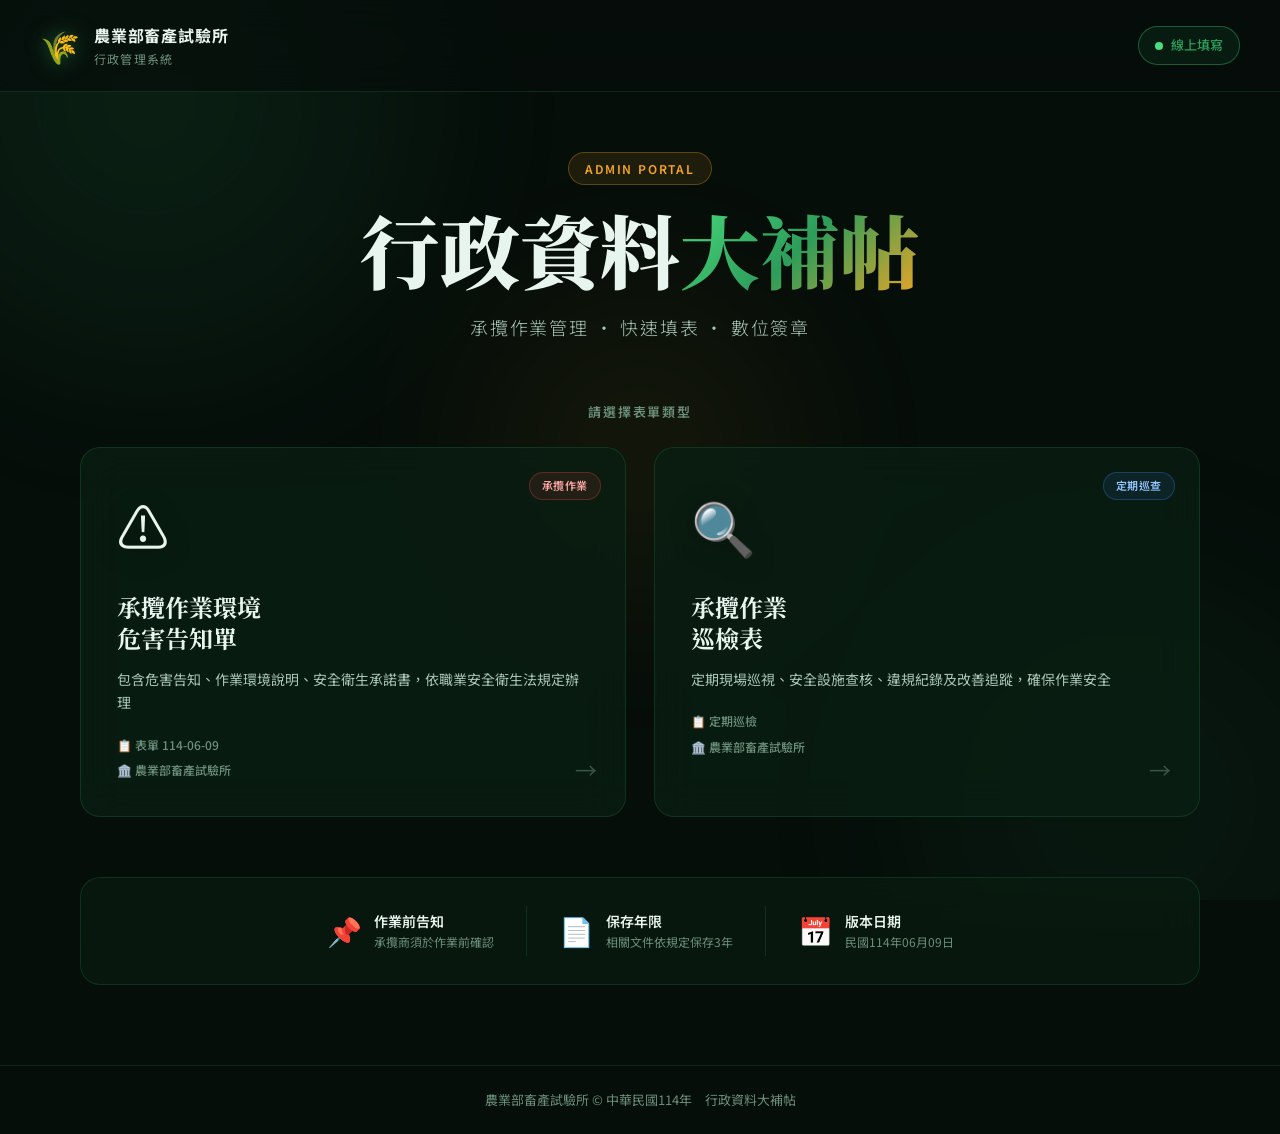
==== 行政資料大補帖/index.html @ 5ce778d6 "Add files via upload" ====
<!DOCTYPE html>
<html lang="zh-TW">
<head>
  <meta charset="UTF-8">
  <meta name="viewport" content="width=device-width, initial-scale=1.0">
  <meta name="description" content="農業部畜產試驗所行政資料大補帖 - 線上填寫承攬作業環境危害告知單及巡檢表">
  <title>行政資料大補帖 | 農業部畜產試驗所</title>
  <link rel="preconnect" href="https://fonts.googleapis.com">
  <link rel="preconnect" href="https://fonts.gstatic.com" crossorigin>
  <link href="https://fonts.googleapis.com/css2?family=Noto+Sans+TC:wght@300;400;500;600;700;900&family=Noto+Serif+TC:wght@400;600;700&display=swap" rel="stylesheet">
  <link rel="stylesheet" href="style.css">
</head>
<body>
  <div class="bg-animation">
    <div class="orb orb-1"></div>
    <div class="orb orb-2"></div>
    <div class="orb orb-3"></div>
  </div>

  <header class="site-header">
    <div class="header-inner">
      <div class="logo-area">
        <div class="logo-icon">🌾</div>
        <div class="logo-text">
          <span class="org-name">農業部畜產試驗所</span>
          <span class="dept-name">行政管理系統</span>
        </div>
      </div>
      <div class="header-badge">
        <span class="badge-dot"></span>
        <span>線上填寫</span>
      </div>
    </div>
  </header>

  <main class="main-content">
    <section class="hero">
      <div class="hero-eyebrow">
        <span class="tag">ADMIN PORTAL</span>
      </div>
      <h1 class="hero-title">行政資料<span class="gradient-text">大補帖</span></h1>
      <p class="hero-subtitle">承攬作業管理 · 快速填表 · 數位簽章</p>
    </section>

    <section class="cards-section">
      <div class="section-label">請選擇表單類型</div>
      <div class="cards-grid">

        <!-- Card 1: 危害告知單 -->
        <a href="hazard-form.html" class="card card-hazard" id="card-hazard">
          <div class="card-glow"></div>
          <div class="card-badge">承攬作業</div>
          <div class="card-icon-wrap">
            <div class="card-icon">⚠️</div>
          </div>
          <div class="card-body">
            <h2 class="card-title">承攬作業環境<br>危害告知單</h2>
            <p class="card-desc">包含危害告知、作業環境說明、安全衛生承諾書，依職業安全衛生法規定辦理</p>
            <div class="card-meta">
              <span class="meta-item">📋 表單 114-06-09</span>
              <span class="meta-item">🏛️ 農業部畜產試驗所</span>
            </div>
          </div>
          <div class="card-arrow">→</div>
        </a>

        <!-- Card 2: 巡檢表 -->
        <a href="inspection-form.html" class="card card-inspect" id="card-inspect">
          <div class="card-glow"></div>
          <div class="card-badge">定期巡查</div>
          <div class="card-icon-wrap">
            <div class="card-icon">🔍</div>
          </div>
          <div class="card-body">
            <h2 class="card-title">承攬作業<br>巡檢表</h2>
            <p class="card-desc">定期現場巡視、安全設施查核、違規紀錄及改善追蹤，確保作業安全</p>
            <div class="card-meta">
              <span class="meta-item">📋 定期巡檢</span>
              <span class="meta-item">🏛️ 農業部畜產試驗所</span>
            </div>
          </div>
          <div class="card-arrow">→</div>
        </a>

      </div>
    </section>

    <section class="info-strip">
      <div class="info-item">
        <div class="info-icon">📌</div>
        <div class="info-text">
          <strong>作業前告知</strong>
          <span>承攬商須於作業前確認</span>
        </div>
      </div>
      <div class="info-divider"></div>
      <div class="info-item">
        <div class="info-icon">📄</div>
        <div class="info-text">
          <strong>保存年限</strong>
          <span>相關文件依規定保存3年</span>
        </div>
      </div>
      <div class="info-divider"></div>
      <div class="info-item">
        <div class="info-icon">📅</div>
        <div class="info-text">
          <strong>版本日期</strong>
          <span>民國114年06月09日</span>
        </div>
      </div>
    </section>
  </main>

  <footer class="site-footer">
    <p>農業部畜產試驗所 &copy; 中華民國114年　行政資料大補帖</p>
  </footer>

  <script>
    // Add entrance animation
    document.addEventListener('DOMContentLoaded', () => {
      const cards = document.querySelectorAll('.card');
      cards.forEach((card, i) => {
        card.style.opacity = '0';
        card.style.transform = 'translateY(30px)';
        setTimeout(() => {
          card.style.transition = 'opacity 0.6s ease, transform 0.6s ease';
          card.style.opacity = '1';
          card.style.transform = 'translateY(0)';
        }, 200 + i * 150);
      });
    });
  </script>
</body>
</html>
---- 行政資料大補帖/style.css ----
/* ============================================================
   行政資料大補帖 - Global Stylesheet
   ============================================================ */

:root {
  --primary: #1a6b3c;
  --primary-light: #2d9d5a;
  --primary-dark: #0f4526;
  --accent: #f5a623;
  --accent-warm: #e8831a;
  --bg-dark: #060e0a;
  --bg-card: rgba(10, 30, 18, 0.85);
  --text-primary: #e8f5ee;
  --text-secondary: #a8c5b5;
  --text-muted: #6b8f7a;
  --border: rgba(45, 157, 90, 0.2);
  --border-strong: rgba(45, 157, 90, 0.5);
  --shadow: 0 20px 60px rgba(0, 0, 0, 0.5);
  --radius: 20px;
  --radius-sm: 12px;
  --font-sans: 'Noto Sans TC', sans-serif;
  --font-serif: 'Noto Serif TC', serif;
}

* {
  margin: 0;
  padding: 0;
  box-sizing: border-box;
}

html {
  scroll-behavior: smooth;
}

body {
  font-family: var(--font-sans);
  background: var(--bg-dark);
  color: var(--text-primary);
  min-height: 100vh;
  overflow-x: hidden;
  line-height: 1.6;
}

/* --- Background Animation --- */
.bg-animation {
  position: fixed;
  inset: 0;
  z-index: 0;
  pointer-events: none;
  overflow: hidden;
}

.orb {
  position: absolute;
  border-radius: 50%;
  filter: blur(80px);
  opacity: 0.15;
  animation: orbFloat 20s ease-in-out infinite;
}

.orb-1 {
  width: 600px;
  height: 600px;
  background: radial-gradient(circle, #2d9d5a, transparent);
  top: -200px;
  left: -150px;
  animation-delay: 0s;
}

.orb-2 {
  width: 500px;
  height: 500px;
  background: radial-gradient(circle, #1a6b3c, transparent);
  bottom: -150px;
  right: -100px;
  animation-delay: -7s;
}

.orb-3 {
  width: 400px;
  height: 400px;
  background: radial-gradient(circle, #f5a623, transparent);
  top: 50%;
  left: 50%;
  transform: translate(-50%, -50%);
  animation-delay: -14s;
  opacity: 0.08;
}

@keyframes orbFloat {
  0%, 100% { transform: translate(0, 0) scale(1); }
  33% { transform: translate(30px, -30px) scale(1.05); }
  66% { transform: translate(-20px, 20px) scale(0.95); }
}

/* --- Header --- */
.site-header {
  position: relative;
  z-index: 10;
  padding: 20px 40px;
  border-bottom: 1px solid var(--border);
  background: rgba(6, 14, 10, 0.7);
  backdrop-filter: blur(20px);
}

.header-inner {
  max-width: 1200px;
  margin: 0 auto;
  display: flex;
  align-items: center;
  justify-content: space-between;
}

.logo-area {
  display: flex;
  align-items: center;
  gap: 14px;
}

.logo-icon {
  font-size: 32px;
  filter: drop-shadow(0 0 10px rgba(45, 157, 90, 0.6));
}

.logo-text {
  display: flex;
  flex-direction: column;
}

.org-name {
  font-size: 16px;
  font-weight: 700;
  color: var(--text-primary);
  letter-spacing: 0.05em;
}

.dept-name {
  font-size: 12px;
  color: var(--text-muted);
  letter-spacing: 0.1em;
}

.header-badge {
  display: flex;
  align-items: center;
  gap: 8px;
  padding: 8px 16px;
  background: rgba(45, 157, 90, 0.1);
  border: 1px solid var(--border-strong);
  border-radius: 30px;
  font-size: 13px;
  color: var(--primary-light);
  font-weight: 500;
}

.badge-dot {
  width: 8px;
  height: 8px;
  background: #4ade80;
  border-radius: 50%;
  animation: pulse 2s ease-in-out infinite;
}

@keyframes pulse {
  0%, 100% { opacity: 1; transform: scale(1); }
  50% { opacity: 0.5; transform: scale(0.8); }
}

/* --- Main Content --- */
.main-content {
  position: relative;
  z-index: 1;
  max-width: 1200px;
  margin: 0 auto;
  padding: 60px 40px 80px;
}

/* --- Hero --- */
.hero {
  text-align: center;
  margin-bottom: 60px;
}

.hero-eyebrow {
  margin-bottom: 20px;
}

.tag {
  display: inline-block;
  padding: 6px 16px;
  background: rgba(245, 166, 35, 0.1);
  border: 1px solid rgba(245, 166, 35, 0.3);
  border-radius: 30px;
  font-size: 12px;
  font-weight: 600;
  color: var(--accent);
  letter-spacing: 0.15em;
}

.hero-title {
  font-family: var(--font-serif);
  font-size: clamp(48px, 8vw, 80px);
  font-weight: 900;
  line-height: 1.1;
  margin-bottom: 20px;
  color: var(--text-primary);
}

.gradient-text {
  background: linear-gradient(135deg, #4ade80, #2d9d5a, #f5a623);
  -webkit-background-clip: text;
  -webkit-text-fill-color: transparent;
  background-clip: text;
}

.hero-subtitle {
  font-size: 18px;
  color: var(--text-secondary);
  letter-spacing: 0.1em;
  font-weight: 300;
}

/* --- Section Label --- */
.section-label {
  font-size: 13px;
  font-weight: 600;
  color: var(--text-muted);
  letter-spacing: 0.15em;
  text-transform: uppercase;
  margin-bottom: 24px;
  text-align: center;
}

/* --- Cards Grid --- */
.cards-section {
  margin-bottom: 60px;
}

.cards-grid {
  display: grid;
  grid-template-columns: repeat(auto-fit, minmax(340px, 1fr));
  gap: 28px;
}

.card {
  position: relative;
  display: flex;
  flex-direction: column;
  background: var(--bg-card);
  border: 1px solid var(--border);
  border-radius: var(--radius);
  padding: 36px;
  text-decoration: none;
  color: inherit;
  overflow: hidden;
  transition: all 0.4s cubic-bezier(0.23, 1, 0.32, 1);
  cursor: pointer;
  backdrop-filter: blur(20px);
}

.card:hover {
  transform: translateY(-8px) scale(1.01);
  border-color: var(--border-strong);
  box-shadow: var(--shadow), 0 0 40px rgba(45, 157, 90, 0.2);
}

.card-glow {
  position: absolute;
  inset: -1px;
  border-radius: var(--radius);
  opacity: 0;
  transition: opacity 0.4s ease;
  pointer-events: none;
}

.card-hazard .card-glow {
  background: linear-gradient(135deg, rgba(239, 68, 68, 0.1), rgba(245, 166, 35, 0.1));
}

.card-inspect .card-glow {
  background: linear-gradient(135deg, rgba(45, 157, 90, 0.1), rgba(59, 130, 246, 0.1));
}

.card:hover .card-glow {
  opacity: 1;
}

.card-badge {
  position: absolute;
  top: 24px;
  right: 24px;
  padding: 4px 12px;
  border-radius: 20px;
  font-size: 11px;
  font-weight: 600;
  letter-spacing: 0.05em;
}

.card-hazard .card-badge {
  background: rgba(239, 68, 68, 0.1);
  color: #fca5a5;
  border: 1px solid rgba(239, 68, 68, 0.3);
}

.card-inspect .card-badge {
  background: rgba(59, 130, 246, 0.1);
  color: #93c5fd;
  border: 1px solid rgba(59, 130, 246, 0.3);
}

.card-icon-wrap {
  margin-bottom: 24px;
}

.card-icon {
  font-size: 52px;
  filter: drop-shadow(0 4px 12px rgba(0,0,0,0.3));
  transition: transform 0.4s ease;
}

.card:hover .card-icon {
  transform: scale(1.1) rotate(5deg);
}

.card-body {
  flex: 1;
}

.card-title {
  font-family: var(--font-serif);
  font-size: 24px;
  font-weight: 700;
  line-height: 1.3;
  margin-bottom: 14px;
  color: var(--text-primary);
}

.card-desc {
  font-size: 14px;
  color: var(--text-secondary);
  line-height: 1.7;
  margin-bottom: 20px;
}

.card-meta {
  display: flex;
  flex-direction: column;
  gap: 6px;
}

.meta-item {
  font-size: 12px;
  color: var(--text-muted);
  font-weight: 500;
}

.card-arrow {
  position: absolute;
  bottom: 28px;
  right: 28px;
  font-size: 22px;
  color: var(--text-muted);
  transition: all 0.3s ease;
  opacity: 0.5;
}

.card:hover .card-arrow {
  opacity: 1;
  color: var(--primary-light);
  transform: translateX(6px);
}

/* --- Info Strip --- */
.info-strip {
  display: flex;
  align-items: center;
  justify-content: center;
  gap: 0;
  padding: 28px 40px;
  background: rgba(10, 30, 18, 0.6);
  border: 1px solid var(--border);
  border-radius: var(--radius);
  backdrop-filter: blur(20px);
  flex-wrap: wrap;
}

.info-item {
  display: flex;
  align-items: center;
  gap: 12px;
  padding: 0 32px;
}

.info-icon {
  font-size: 28px;
}

.info-text {
  display: flex;
  flex-direction: column;
}

.info-text strong {
  font-size: 14px;
  font-weight: 600;
  color: var(--text-primary);
}

.info-text span {
  font-size: 12px;
  color: var(--text-muted);
}

.info-divider {
  width: 1px;
  height: 50px;
  background: var(--border);
}

/* --- Footer --- */
.site-footer {
  position: relative;
  z-index: 1;
  text-align: center;
  padding: 24px;
  color: var(--text-muted);
  font-size: 13px;
  border-top: 1px solid var(--border);
  background: rgba(6, 14, 10, 0.5);
}

/* ============================================================
   FORM PAGES - Shared Styles
   ============================================================ */

.form-page {
  min-height: 100vh;
  background: var(--bg-dark);
}

.form-topbar {
  position: sticky;
  top: 0;
  z-index: 100;
  padding: 16px 40px;
  background: rgba(6, 14, 10, 0.9);
  backdrop-filter: blur(20px);
  border-bottom: 1px solid var(--border);
  display: flex;
  align-items: center;
  justify-content: space-between;
}

.back-btn {
  display: flex;
  align-items: center;
  gap: 8px;
  color: var(--text-secondary);
  text-decoration: none;
  font-size: 14px;
  font-weight: 500;
  padding: 8px 16px;
  border-radius: var(--radius-sm);
  border: 1px solid var(--border);
  transition: all 0.3s ease;
}

.back-btn:hover {
  color: var(--primary-light);
  border-color: var(--border-strong);
  background: rgba(45, 157, 90, 0.08);
}

.topbar-title {
  font-size: 16px;
  font-weight: 700;
  color: var(--text-primary);
}

.topbar-actions {
  display: flex;
  gap: 12px;
}

.btn {
  padding: 10px 22px;
  border-radius: var(--radius-sm);
  font-size: 14px;
  font-weight: 600;
  font-family: var(--font-sans);
  cursor: pointer;
  transition: all 0.3s ease;
  border: none;
  text-decoration: none;
  display: inline-flex;
  align-items: center;
  gap: 8px;
}

.btn-ghost {
  background: transparent;
  color: var(--text-secondary);
  border: 1px solid var(--border);
}

.btn-ghost:hover {
  color: var(--text-primary);
  border-color: var(--border-strong);
}

.btn-primary {
  background: linear-gradient(135deg, var(--primary-light), var(--primary));
  color: white;
  box-shadow: 0 4px 20px rgba(45, 157, 90, 0.3);
}

.btn-primary:hover {
  transform: translateY(-2px);
  box-shadow: 0 8px 30px rgba(45, 157, 90, 0.5);
}

.btn-print {
  background: rgba(245, 166, 35, 0.1);
  color: var(--accent);
  border: 1px solid rgba(245, 166, 35, 0.3);
}

.btn-print:hover {
  background: rgba(245, 166, 35, 0.2);
}

/* Form Container */
.form-container {
  max-width: 900px;
  margin: 40px auto;
  padding: 0 40px 80px;
  position: relative;
  z-index: 1;
}

.form-header {
  text-align: center;
  margin-bottom: 40px;
  padding: 40px;
  background: var(--bg-card);
  border: 1px solid var(--border);
  border-radius: var(--radius);
  backdrop-filter: blur(20px);
}

.form-org {
  font-size: 18px;
  font-weight: 700;
  color: var(--primary-light);
  margin-bottom: 8px;
  letter-spacing: 0.05em;
}

.form-title-main {
  font-family: var(--font-serif);
  font-size: 28px;
  font-weight: 900;
  color: var(--text-primary);
  margin-bottom: 8px;
}

.form-subtitle {
  font-size: 13px;
  color: var(--text-muted);
}

/* Form Sections */
.form-section {
  background: var(--bg-card);
  border: 1px solid var(--border);
  border-radius: var(--radius);
  padding: 32px;
  margin-bottom: 24px;
  backdrop-filter: blur(20px);
  transition: border-color 0.3s ease;
}

.form-section:hover {
  border-color: var(--border-strong);
}

.section-title {
  font-size: 17px;
  font-weight: 700;
  color: var(--primary-light);
  margin-bottom: 24px;
  padding-bottom: 16px;
  border-bottom: 1px solid var(--border);
  display: flex;
  align-items: center;
  gap: 10px;
  overflow: visible;
  line-height: 1.5;
}

.section-num {
  display: inline-flex;
  align-items: center;
  justify-content: center;
  width: 28px;
  height: 28px;
  background: var(--primary);
  border-radius: 50%;
  font-size: 13px;
  font-weight: 700;
  color: white;
  flex-shrink: 0;
}

/* Form Grid */
.form-grid {
  display: grid;
  grid-template-columns: repeat(2, 1fr);
  gap: 20px;
}

.form-grid-3 {
  display: grid;
  grid-template-columns: repeat(3, 1fr);
  gap: 16px;
}

.form-grid-full {
  grid-column: 1 / -1;
}

/* Form Field */
.form-field {
  display: flex;
  flex-direction: column;
  gap: 8px;
}

.form-label {
  font-size: 13px;
  font-weight: 600;
  color: var(--text-secondary);
  letter-spacing: 0.03em;
}

.form-label .required {
  color: #f87171;
  margin-left: 4px;
}

.form-input,
.form-textarea,
.form-select {
  padding: 12px 16px;
  background: rgba(255, 255, 255, 0.04);
  border: 1px solid var(--border);
  border-radius: var(--radius-sm);
  color: var(--text-primary);
  font-size: 14px;
  font-family: var(--font-sans);
  transition: all 0.3s ease;
  outline: none;
  width: 100%;
}

.form-input:focus,
.form-textarea:focus,
.form-select:focus {
  border-color: var(--primary-light);
  background: rgba(45, 157, 90, 0.06);
  box-shadow: 0 0 0 3px rgba(45, 157, 90, 0.12);
}

.form-textarea {
  resize: vertical;
  min-height: 100px;
  line-height: 1.6;
}

.form-select {
  cursor: pointer;
  appearance: none;
  background-image: url("data:image/svg+xml,%3Csvg xmlns='http://www.w3.org/2000/svg' width='12' height='8' viewBox='0 0 12 8'%3E%3Cpath fill='%236b8f7a' d='M1 1l5 5 5-5'/%3E%3C/svg%3E");
  background-repeat: no-repeat;
  background-position: right 14px center;
  padding-right: 36px;
}

.form-select option {
  background: #0a1a10;
  color: var(--text-primary);
}

/* Date Row */
.date-row {
  display: flex;
  align-items: center;
  gap: 8px;
  flex-wrap: wrap;
}

.date-row label {
  font-size: 14px;
  color: var(--text-secondary);
  white-space: nowrap;
}

.date-input-sm {
  width: 70px;
  padding: 10px 12px;
  background: rgba(255, 255, 255, 0.04);
  border: 1px solid var(--border);
  border-radius: var(--radius-sm);
  color: var(--text-primary);
  font-size: 14px;
  font-family: var(--font-sans);
  transition: all 0.3s ease;
  outline: none;
  text-align: center;
}

.date-input-sm:focus {
  border-color: var(--primary-light);
  box-shadow: 0 0 0 3px rgba(45, 157, 90, 0.12);
}

/* Checkbox List */
.checkbox-grid {
  display: grid;
  grid-template-columns: repeat(3, 1fr);
  gap: 12px;
}

.checkbox-item {
  display: flex;
  align-items: flex-start;
  gap: 10px;
  padding: 12px 14px;
  background: rgba(255, 255, 255, 0.03);
  border: 1px solid var(--border);
  border-radius: var(--radius-sm);
  cursor: pointer;
  transition: all 0.25s ease;
}

.checkbox-item:hover {
  background: rgba(45, 157, 90, 0.06);
  border-color: var(--border-strong);
}

.checkbox-item input[type="checkbox"] {
  width: 18px;
  height: 18px;
  accent-color: var(--primary-light);
  cursor: pointer;
  flex-shrink: 0;
  margin-top: 2px;
}

.checkbox-item.checked {
  background: rgba(45, 157, 90, 0.08);
  border-color: var(--primary-light);
}

.checkbox-label {
  font-size: 13px;
  color: var(--text-secondary);
  line-height: 1.4;
  cursor: pointer;
  flex: 1;
}

/* Hazard Table */
.hazard-table {
  width: 100%;
  border-collapse: collapse;
  font-size: 13px;
  margin-top: 12px;
}

.hazard-table th {
  background: rgba(45, 157, 90, 0.15);
  color: var(--primary-light);
  font-weight: 600;
  padding: 12px 16px;
  text-align: center;
  border: 1px solid var(--border);
  font-size: 14px;
  letter-spacing: 0.03em;
}

.hazard-table td {
  padding: 10px 16px;
  border: 1px solid var(--border);
  color: var(--text-secondary);
  vertical-align: top;
  line-height: 1.7;
}

.hazard-table tr:hover td {
  background: rgba(45, 157, 90, 0.04);
}

.hazard-table .row-num {
  background: rgba(45, 157, 90, 0.08);
  font-weight: 600;
  color: var(--primary-light);
  text-align: center;
  width: 40px;
}

.hazard-table .op-name {
  font-weight: 600;
  color: var(--text-primary);
  font-size: 13px;
}

/* Signature Area */
.sig-grid {
  display: grid;
  grid-template-columns: repeat(3, 1fr);
  gap: 20px;
  margin-top: 12px;
}

.sig-box {
  padding: 24px 20px;
  border: 1px solid var(--border);
  border-radius: var(--radius-sm);
  text-align: center;
  background: rgba(255, 255, 255, 0.02);
}

.sig-title {
  font-size: 13px;
  font-weight: 600;
  color: var(--text-secondary);
  margin-bottom: 16px;
}

.sig-area {
  height: 60px;
  border-bottom: 1px dashed var(--border-strong);
  margin-bottom: 8px;
  display: flex;
  align-items: flex-end;
  justify-content: center;
}

.sig-hint {
  font-size: 11px;
  color: var(--text-muted);
}

/* Pledge Box */
.pledge-box {
  background: rgba(245, 166, 35, 0.04);
  border: 1px solid rgba(245, 166, 35, 0.2);
  border-radius: var(--radius-sm);
  padding: 20px 24px;
  margin-bottom: 20px;
  font-size: 13px;
  color: var(--text-secondary);
  line-height: 1.9;
}

.pledge-box p {
  margin-bottom: 8px;
}

/* Notice Block */
.notice-block {
  background: rgba(239, 68, 68, 0.05);
  border: 1px solid rgba(239, 68, 68, 0.2);
  border-radius: var(--radius-sm);
  padding: 14px 20px;
  margin-bottom: 24px;
  font-size: 13px;
  color: #fca5a5;
  display: flex;
  gap: 10px;
  align-items: flex-start;
}

/* Progress indicator */
.progress-bar {
  height: 3px;
  background: var(--border);
  border-radius: 2px;
  margin-bottom: 40px;
  overflow: hidden;
}

.progress-fill {
  height: 100%;
  background: linear-gradient(90deg, var(--primary-light), #4ade80);
  border-radius: 2px;
  transition: width 0.5s ease;
}

/* Print Styles */
@media print {
  body { background: white; color: black; }
  .form-topbar, .bg-animation { display: none !important; }
  .form-section {
    background: white;
    border: 1px solid #ccc;
    break-inside: avoid;
  }
  .form-input, .form-textarea {
    background: white;
    border: 1px solid #ccc;
    color: black;
  }
}

/* Responsive */
@media (max-width: 768px) {
  .main-content { padding: 40px 20px 60px; }
  .form-container { padding: 0 20px 60px; }
  .form-topbar { padding: 14px 20px; }
  .cards-grid { grid-template-columns: 1fr; }
  .form-grid { grid-template-columns: 1fr; }
  .form-grid-3 { grid-template-columns: 1fr; }
  .checkbox-grid { grid-template-columns: 1fr 1fr; }
  .sig-grid { grid-template-columns: 1fr; }
  .info-strip { flex-direction: column; gap: 20px; }
  .info-divider { width: 50px; height: 1px; }
  .hazard-table { font-size: 12px; }
}

@media (max-width: 480px) {
  .checkbox-grid { grid-template-columns: 1fr; }
  .hero-title { font-size: 40px; }
}
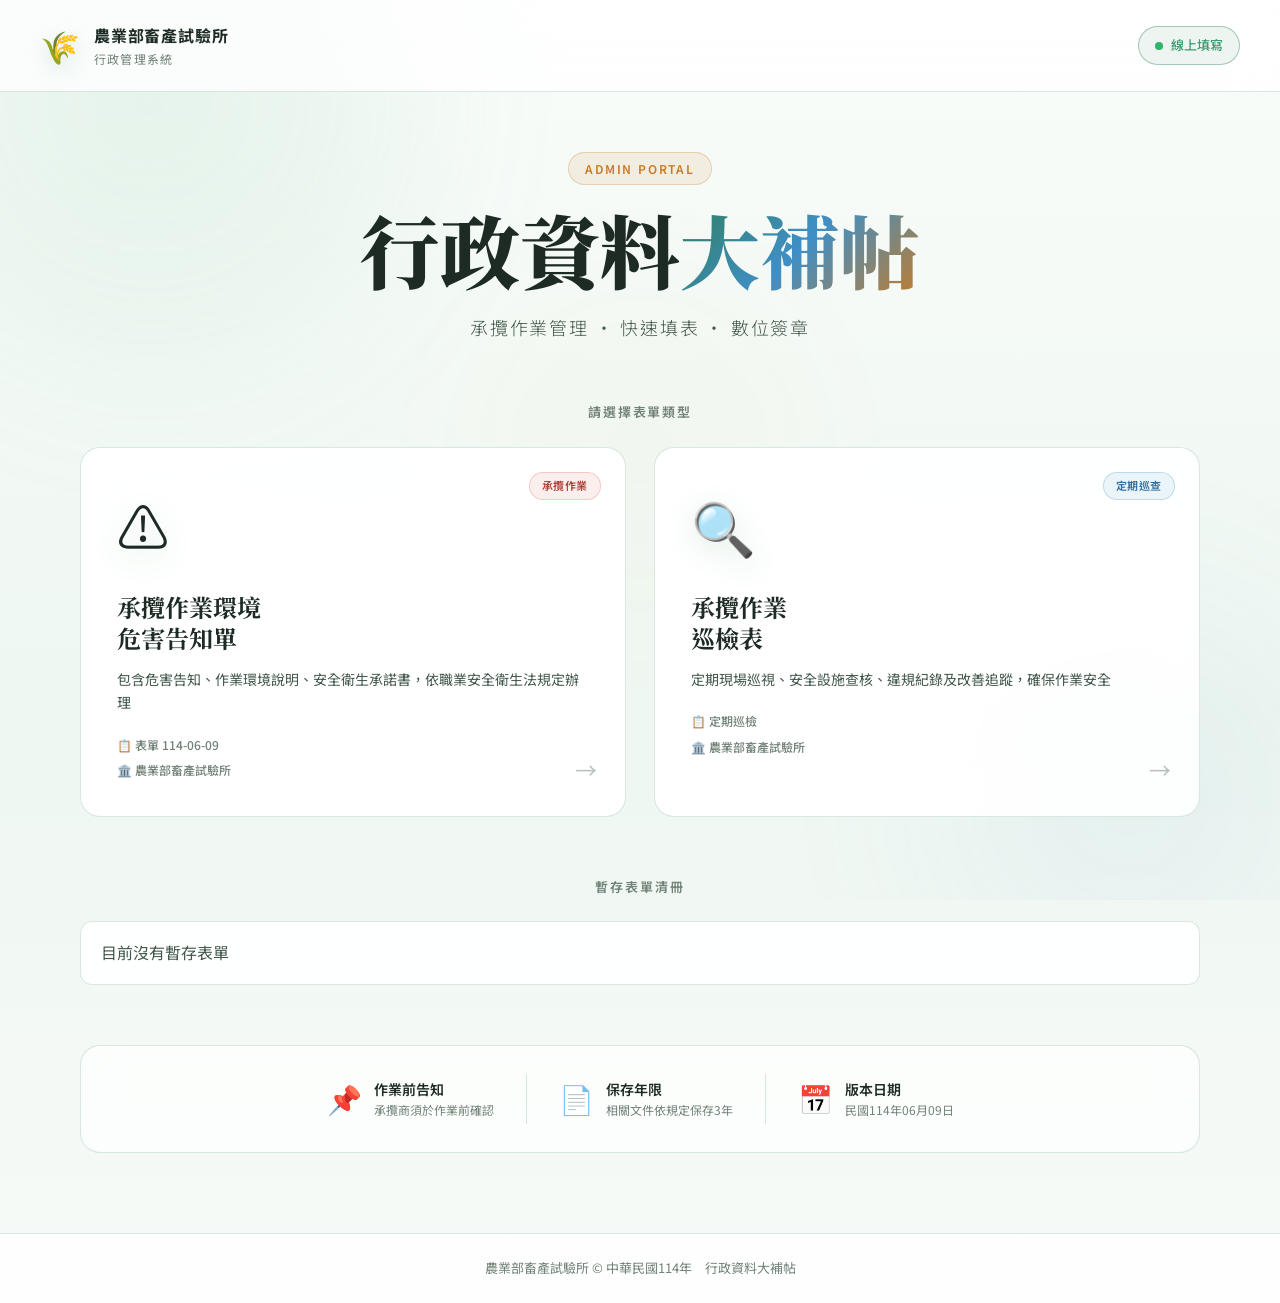
==== commit ee92b35c: "Add files via upload" ====
--- a/行政資料大補帖/index.html
+++ b/行政資料大補帖/index.html
@@ -85,6 +85,13 @@
       </div>
     </section>
 
+    <section class="drafts-section">
+      <div class="section-label">暫存表單清冊</div>
+      <div class="draft-list" id="draft-list">
+        <div class="draft-empty">目前沒有暫存表單</div>
+      </div>
+    </section>
+
     <section class="info-strip">
       <div class="info-item">
         <div class="info-icon">📌</div>
@@ -117,7 +124,56 @@
   </footer>
 
   <script>
-    // Add entrance animation
+    function formatDraftTime(value) {
+      if (!value) return '';
+      const date = new Date(value);
+      if (Number.isNaN(date.getTime())) return '';
+      const pad = n => String(n).padStart(2, '0');
+      return `${date.getFullYear()}-${pad(date.getMonth() + 1)}-${pad(date.getDate())} ${pad(date.getHours())}:${pad(date.getMinutes())}`;
+    }
+
+    function escapeHtml(value) {
+      return String(value || '').replace(/[&<>"']/g, char => ({
+        '&': '&amp;',
+        '<': '&lt;',
+        '>': '&gt;',
+        '"': '&quot;',
+        "'": '&#39;'
+      }[char]));
+    }
+
+    function renderDraftList() {
+      const list = document.getElementById('draft-list');
+      let drafts = [];
+      try {
+        drafts = JSON.parse(localStorage.getItem('admin-form-drafts') || '[]');
+      } catch (e) {
+        drafts = [];
+      }
+
+      if (!Array.isArray(drafts) || drafts.length === 0) {
+        list.innerHTML = '<div class="draft-empty">目前沒有暫存表單</div>';
+        return;
+      }
+
+      drafts = drafts
+        .slice()
+        .sort((a, b) => new Date(b.createdAt || b.updatedAt || 0) - new Date(a.createdAt || a.updatedAt || 0));
+
+      list.innerHTML = drafts.map(item => `
+        <a class="draft-item" href="${escapeHtml(item.url)}">
+          <div class="draft-main">
+            <span class="draft-type">${escapeHtml(item.typeLabel || '表單')}</span>
+            <strong>${escapeHtml(item.title || '未命名表單')}</strong>
+          </div>
+          <div class="draft-time">
+            <span>建立：${formatDraftTime(item.createdAt)}</span>
+            <span>更新：${formatDraftTime(item.updatedAt)}</span>
+          </div>
+        </a>
+      `).join('');
+    }
+
     document.addEventListener('DOMContentLoaded', () => {
       const cards = document.querySelectorAll('.card');
       cards.forEach((card, i) => {
@@ -129,6 +185,7 @@
           card.style.transform = 'translateY(0)';
         }, 200 + i * 150);
       });
+      renderDraftList();
     });
   </script>
 </body>
--- a/行政資料大補帖/style.css
+++ b/行政資料大補帖/style.css
@@ -3,19 +3,19 @@
    ============================================================ */
 
 :root {
-  --primary: #1a6b3c;
-  --primary-light: #2d9d5a;
-  --primary-dark: #0f4526;
-  --accent: #f5a623;
-  --accent-warm: #e8831a;
-  --bg-dark: #060e0a;
-  --bg-card: rgba(10, 30, 18, 0.85);
-  --text-primary: #e8f5ee;
-  --text-secondary: #a8c5b5;
-  --text-muted: #6b8f7a;
-  --border: rgba(45, 157, 90, 0.2);
-  --border-strong: rgba(45, 157, 90, 0.5);
-  --shadow: 0 20px 60px rgba(0, 0, 0, 0.5);
+  --primary: #2f7d57;
+  --primary-light: #3f9b72;
+  --primary-dark: #1f5f41;
+  --accent: #c97b24;
+  --accent-warm: #e09a3d;
+  --bg-dark: #f6faf7;
+  --bg-card: rgba(255, 255, 255, 0.92);
+  --text-primary: #1d2b24;
+  --text-secondary: #43584c;
+  --text-muted: #718276;
+  --border: rgba(47, 125, 87, 0.18);
+  --border-strong: rgba(47, 125, 87, 0.38);
+  --shadow: 0 18px 45px rgba(31, 95, 65, 0.12);
   --radius: 20px;
   --radius-sm: 12px;
   --font-sans: 'Noto Sans TC', sans-serif;
@@ -34,7 +34,8 @@
 
 body {
   font-family: var(--font-sans);
-  background: var(--bg-dark);
+  background:
+    linear-gradient(180deg, #f9fcfa 0%, #eef7f1 55%, #f7faf8 100%);
   color: var(--text-primary);
   min-height: 100vh;
   overflow-x: hidden;
@@ -54,14 +55,14 @@
   position: absolute;
   border-radius: 50%;
   filter: blur(80px);
-  opacity: 0.15;
+  opacity: 0.18;
   animation: orbFloat 20s ease-in-out infinite;
 }
 
 .orb-1 {
   width: 600px;
   height: 600px;
-  background: radial-gradient(circle, #2d9d5a, transparent);
+  background: radial-gradient(circle, rgba(102, 187, 139, 0.75), transparent);
   top: -200px;
   left: -150px;
   animation-delay: 0s;
@@ -70,7 +71,7 @@
 .orb-2 {
   width: 500px;
   height: 500px;
-  background: radial-gradient(circle, #1a6b3c, transparent);
+  background: radial-gradient(circle, rgba(92, 148, 209, 0.42), transparent);
   bottom: -150px;
   right: -100px;
   animation-delay: -7s;
@@ -79,7 +80,7 @@
 .orb-3 {
   width: 400px;
   height: 400px;
-  background: radial-gradient(circle, #f5a623, transparent);
+  background: radial-gradient(circle, rgba(224, 154, 61, 0.45), transparent);
   top: 50%;
   left: 50%;
   transform: translate(-50%, -50%);
@@ -99,7 +100,7 @@
   z-index: 10;
   padding: 20px 40px;
   border-bottom: 1px solid var(--border);
-  background: rgba(6, 14, 10, 0.7);
+  background: rgba(255, 255, 255, 0.78);
   backdrop-filter: blur(20px);
 }
 
@@ -119,7 +120,7 @@
 
 .logo-icon {
   font-size: 32px;
-  filter: drop-shadow(0 0 10px rgba(45, 157, 90, 0.6));
+  filter: drop-shadow(0 6px 12px rgba(47, 125, 87, 0.24));
 }
 
 .logo-text {
@@ -145,7 +146,7 @@
   align-items: center;
   gap: 8px;
   padding: 8px 16px;
-  background: rgba(45, 157, 90, 0.1);
+  background: rgba(47, 125, 87, 0.08);
   border: 1px solid var(--border-strong);
   border-radius: 30px;
   font-size: 13px;
@@ -156,7 +157,7 @@
 .badge-dot {
   width: 8px;
   height: 8px;
-  background: #4ade80;
+  background: #32b36b;
   border-radius: 50%;
   animation: pulse 2s ease-in-out infinite;
 }
@@ -188,8 +189,8 @@
 .tag {
   display: inline-block;
   padding: 6px 16px;
-  background: rgba(245, 166, 35, 0.1);
-  border: 1px solid rgba(245, 166, 35, 0.3);
+  background: rgba(201, 123, 36, 0.1);
+  border: 1px solid rgba(201, 123, 36, 0.28);
   border-radius: 30px;
   font-size: 12px;
   font-weight: 600;
@@ -207,7 +208,7 @@
 }
 
 .gradient-text {
-  background: linear-gradient(135deg, #4ade80, #2d9d5a, #f5a623);
+  background: linear-gradient(135deg, #2f7d57, #3f8fc7, #c97b24);
   -webkit-background-clip: text;
   -webkit-text-fill-color: transparent;
   background-clip: text;
@@ -261,7 +262,7 @@
 .card:hover {
   transform: translateY(-8px) scale(1.01);
   border-color: var(--border-strong);
-  box-shadow: var(--shadow), 0 0 40px rgba(45, 157, 90, 0.2);
+  box-shadow: var(--shadow), 0 18px 45px rgba(47, 125, 87, 0.14);
 }
 
 .card-glow {
@@ -274,11 +275,11 @@
 }
 
 .card-hazard .card-glow {
-  background: linear-gradient(135deg, rgba(239, 68, 68, 0.1), rgba(245, 166, 35, 0.1));
+  background: linear-gradient(135deg, rgba(220, 80, 70, 0.08), rgba(224, 154, 61, 0.12));
 }
 
 .card-inspect .card-glow {
-  background: linear-gradient(135deg, rgba(45, 157, 90, 0.1), rgba(59, 130, 246, 0.1));
+  background: linear-gradient(135deg, rgba(47, 125, 87, 0.1), rgba(63, 143, 199, 0.1));
 }
 
 .card:hover .card-glow {
@@ -297,15 +298,15 @@
 }
 
 .card-hazard .card-badge {
-  background: rgba(239, 68, 68, 0.1);
-  color: #fca5a5;
-  border: 1px solid rgba(239, 68, 68, 0.3);
+  background: rgba(220, 80, 70, 0.09);
+  color: #ad3f37;
+  border: 1px solid rgba(220, 80, 70, 0.24);
 }
 
 .card-inspect .card-badge {
-  background: rgba(59, 130, 246, 0.1);
-  color: #93c5fd;
-  border: 1px solid rgba(59, 130, 246, 0.3);
+  background: rgba(63, 143, 199, 0.1);
+  color: #2f6f9f;
+  border: 1px solid rgba(63, 143, 199, 0.26);
 }
 
 .card-icon-wrap {
@@ -314,7 +315,7 @@
 
 .card-icon {
   font-size: 52px;
-  filter: drop-shadow(0 4px 12px rgba(0,0,0,0.3));
+  filter: drop-shadow(0 8px 14px rgba(47, 125, 87, 0.16));
   transition: transform 0.4s ease;
 }
 
@@ -370,6 +371,69 @@
   transform: translateX(6px);
 }
 
+/* --- Draft List --- */
+.drafts-section {
+  margin-bottom: 60px;
+}
+
+.draft-list {
+  display: grid;
+  gap: 12px;
+}
+
+.draft-empty,
+.draft-item {
+  background: var(--bg-card);
+  border: 1px solid var(--border);
+  border-radius: var(--radius-sm);
+  padding: 18px 20px;
+  color: var(--text-secondary);
+}
+
+.draft-item {
+  display: flex;
+  align-items: center;
+  justify-content: space-between;
+  gap: 18px;
+  text-decoration: none;
+  transition: all 0.25s ease;
+}
+
+.draft-item:hover {
+  border-color: var(--border-strong);
+  box-shadow: var(--shadow);
+  transform: translateY(-2px);
+}
+
+.draft-main {
+  display: flex;
+  flex-direction: column;
+  gap: 6px;
+  min-width: 0;
+}
+
+.draft-main strong {
+  color: var(--text-primary);
+  font-size: 15px;
+  line-height: 1.4;
+}
+
+.draft-type {
+  color: var(--primary-dark);
+  font-size: 12px;
+  font-weight: 700;
+}
+
+.draft-time {
+  display: flex;
+  flex-direction: column;
+  gap: 4px;
+  color: var(--text-muted);
+  font-size: 12px;
+  white-space: nowrap;
+  text-align: right;
+}
+
 /* --- Info Strip --- */
 .info-strip {
   display: flex;
@@ -377,7 +441,7 @@
   justify-content: center;
   gap: 0;
   padding: 28px 40px;
-  background: rgba(10, 30, 18, 0.6);
+  background: rgba(255, 255, 255, 0.72);
   border: 1px solid var(--border);
   border-radius: var(--radius);
   backdrop-filter: blur(20px);
@@ -426,7 +490,7 @@
   color: var(--text-muted);
   font-size: 13px;
   border-top: 1px solid var(--border);
-  background: rgba(6, 14, 10, 0.5);
+  background: rgba(255, 255, 255, 0.72);
 }
 
 /* ============================================================
@@ -435,7 +499,8 @@
 
 .form-page {
   min-height: 100vh;
-  background: var(--bg-dark);
+  background:
+    linear-gradient(180deg, #f9fcfa 0%, #eff7f1 60%, #f7faf8 100%);
 }
 
 .form-topbar {
@@ -443,7 +508,7 @@
   top: 0;
   z-index: 100;
   padding: 16px 40px;
-  background: rgba(6, 14, 10, 0.9);
+  background: rgba(255, 255, 255, 0.88);
   backdrop-filter: blur(20px);
   border-bottom: 1px solid var(--border);
   display: flex;
@@ -468,7 +533,7 @@
 .back-btn:hover {
   color: var(--primary-light);
   border-color: var(--border-strong);
-  background: rgba(45, 157, 90, 0.08);
+  background: rgba(47, 125, 87, 0.08);
 }
 
 .topbar-title {
@@ -511,12 +576,12 @@
 .btn-primary {
   background: linear-gradient(135deg, var(--primary-light), var(--primary));
   color: white;
-  box-shadow: 0 4px 20px rgba(45, 157, 90, 0.3);
+  box-shadow: 0 6px 18px rgba(47, 125, 87, 0.22);
 }
 
 .btn-primary:hover {
   transform: translateY(-2px);
-  box-shadow: 0 8px 30px rgba(45, 157, 90, 0.5);
+  box-shadow: 0 10px 28px rgba(47, 125, 87, 0.28);
 }
 
 .btn-print {
@@ -652,7 +717,7 @@
 .form-textarea,
 .form-select {
   padding: 12px 16px;
-  background: rgba(255, 255, 255, 0.04);
+  background: rgba(255, 255, 255, 0.86);
   border: 1px solid var(--border);
   border-radius: var(--radius-sm);
   color: var(--text-primary);
@@ -667,8 +732,8 @@
 .form-textarea:focus,
 .form-select:focus {
   border-color: var(--primary-light);
-  background: rgba(45, 157, 90, 0.06);
-  box-shadow: 0 0 0 3px rgba(45, 157, 90, 0.12);
+  background: #ffffff;
+  box-shadow: 0 0 0 3px rgba(47, 125, 87, 0.12);
 }
 
 .form-textarea {
@@ -687,7 +752,7 @@
 }
 
 .form-select option {
-  background: #0a1a10;
+  background: #ffffff;
   color: var(--text-primary);
 }
 
@@ -708,7 +773,7 @@
 .date-input-sm {
   width: 70px;
   padding: 10px 12px;
-  background: rgba(255, 255, 255, 0.04);
+  background: rgba(255, 255, 255, 0.86);
   border: 1px solid var(--border);
   border-radius: var(--radius-sm);
   color: var(--text-primary);
@@ -721,7 +786,7 @@
 
 .date-input-sm:focus {
   border-color: var(--primary-light);
-  box-shadow: 0 0 0 3px rgba(45, 157, 90, 0.12);
+  box-shadow: 0 0 0 3px rgba(47, 125, 87, 0.12);
 }
 
 /* Checkbox List */
@@ -736,7 +801,7 @@
   align-items: flex-start;
   gap: 10px;
   padding: 12px 14px;
-  background: rgba(255, 255, 255, 0.03);
+  background: rgba(255, 255, 255, 0.7);
   border: 1px solid var(--border);
   border-radius: var(--radius-sm);
   cursor: pointer;
@@ -744,7 +809,7 @@
 }
 
 .checkbox-item:hover {
-  background: rgba(45, 157, 90, 0.06);
+  background: rgba(47, 125, 87, 0.06);
   border-color: var(--border-strong);
 }
 
@@ -758,7 +823,7 @@
 }
 
 .checkbox-item.checked {
-  background: rgba(45, 157, 90, 0.08);
+  background: rgba(47, 125, 87, 0.1);
   border-color: var(--primary-light);
 }
 
@@ -779,7 +844,7 @@
 }
 
 .hazard-table th {
-  background: rgba(45, 157, 90, 0.15);
+  background: rgba(47, 125, 87, 0.1);
   color: var(--primary-light);
   font-weight: 600;
   padding: 12px 16px;
@@ -798,11 +863,11 @@
 }
 
 .hazard-table tr:hover td {
-  background: rgba(45, 157, 90, 0.04);
+  background: rgba(47, 125, 87, 0.04);
 }
 
 .hazard-table .row-num {
-  background: rgba(45, 157, 90, 0.08);
+  background: rgba(47, 125, 87, 0.08);
   font-weight: 600;
   color: var(--primary-light);
   text-align: center;
@@ -828,7 +893,7 @@
   border: 1px solid var(--border);
   border-radius: var(--radius-sm);
   text-align: center;
-  background: rgba(255, 255, 255, 0.02);
+  background: rgba(255, 255, 255, 0.7);
 }
 
 .sig-title {
@@ -854,8 +919,8 @@
 
 /* Pledge Box */
 .pledge-box {
-  background: rgba(245, 166, 35, 0.04);
-  border: 1px solid rgba(245, 166, 35, 0.2);
+  background: rgba(224, 154, 61, 0.08);
+  border: 1px solid rgba(201, 123, 36, 0.2);
   border-radius: var(--radius-sm);
   padding: 20px 24px;
   margin-bottom: 20px;
@@ -870,13 +935,13 @@
 
 /* Notice Block */
 .notice-block {
-  background: rgba(239, 68, 68, 0.05);
-  border: 1px solid rgba(239, 68, 68, 0.2);
+  background: rgba(220, 80, 70, 0.07);
+  border: 1px solid rgba(220, 80, 70, 0.2);
   border-radius: var(--radius-sm);
   padding: 14px 20px;
   margin-bottom: 24px;
   font-size: 13px;
-  color: #fca5a5;
+  color: #a43c34;
   display: flex;
   gap: 10px;
   align-items: flex-start;
@@ -893,7 +958,7 @@
 
 .progress-fill {
   height: 100%;
-  background: linear-gradient(90deg, var(--primary-light), #4ade80);
+  background: linear-gradient(90deg, var(--primary-light), #58b981);
   border-radius: 2px;
   transition: width 0.5s ease;
 }
@@ -927,6 +992,8 @@
   .info-strip { flex-direction: column; gap: 20px; }
   .info-divider { width: 50px; height: 1px; }
   .hazard-table { font-size: 12px; }
+  .draft-item { align-items: flex-start; flex-direction: column; }
+  .draft-time { text-align: left; white-space: normal; }
 }
 
 @media (max-width: 480px) {
